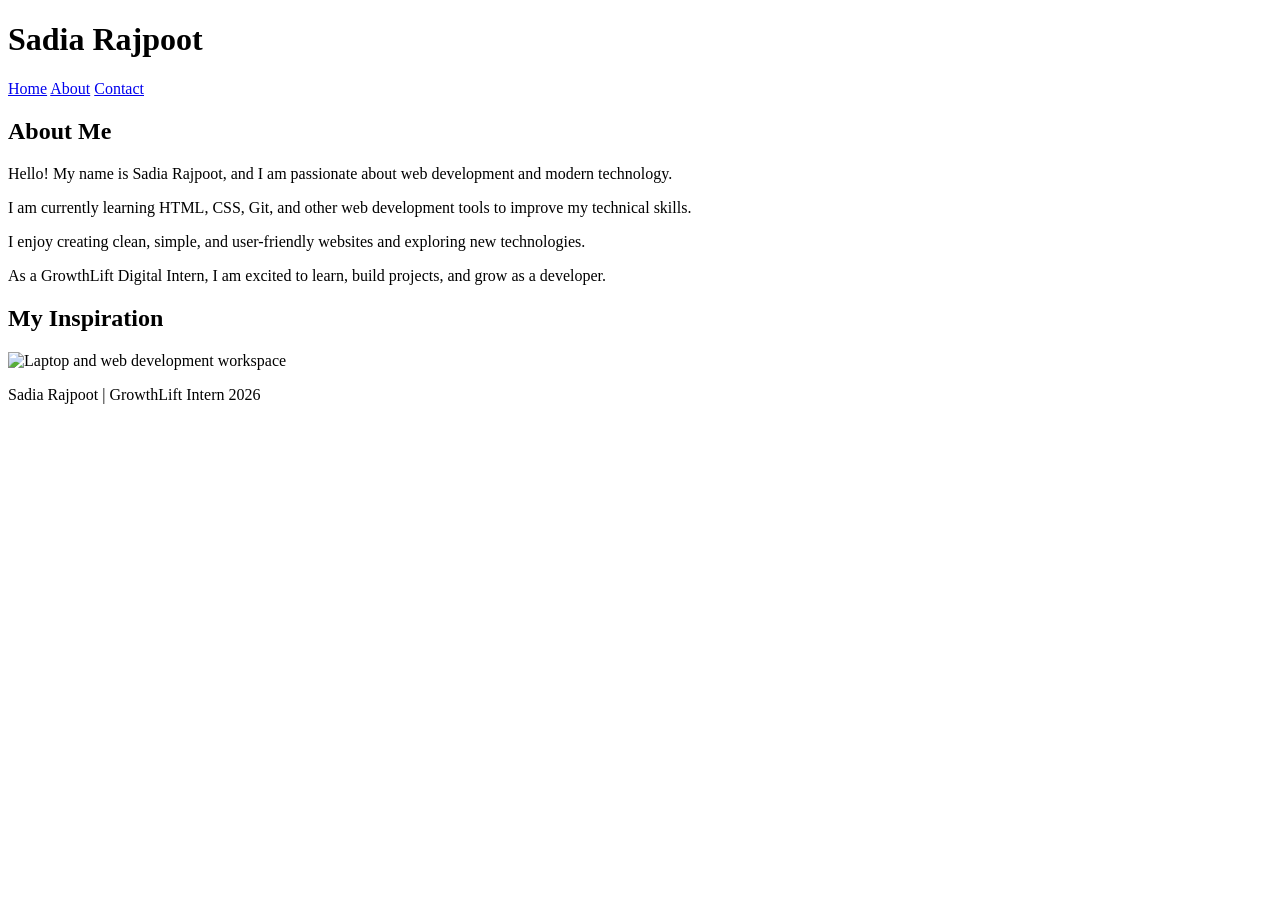
==== index.html @ a37f6f04 "Day 2: HTML structure" ====
<!DOCTYPE html>
<html lang="en">
<head>
    <meta charset="UTF-8">
    <meta name="viewport" content="width=device-width, initial-scale=1.0">

    <title>Sadia Rajpoot | GrowthLift Intern</title>
</head>

<body>

    <!-- Header -->
    <header>
        <h1>Sadia Rajpoot</h1>
    </header>

    <!-- Navigation -->
    <nav>
        <a href="#">Home</a>
        <a href="#">About</a>
        <a href="#">Contact</a>
    </nav>

    <!-- Main Content -->
    <main>

        <!-- About Section -->
        <section>
            <h2>About Me</h2>

            <p>
                Hello! My name is Sadia Rajpoot, and I am passionate about
                web development and modern technology.
            </p>

            <p>
                I am currently learning HTML, CSS, Git, and other web
                development tools to improve my technical skills.
            </p>

            <p>
                I enjoy creating clean, simple, and user-friendly websites
                and exploring new technologies.
            </p>

            <p>
                As a GrowthLift Digital Intern, I am excited to learn,
                build projects, and grow as a developer.
            </p>
        </section>

        <!-- Image -->
        <section>
            <h2>My Inspiration</h2>

            <img
                src="https://images.unsplash.com/photo-1498050108023-c5249f4df085?w=800"
                alt="Laptop and web development workspace"
                width="600"
            >
        </section>

    </main>

    <!-- Footer -->
    <footer>
        <p>Sadia Rajpoot | GrowthLift Intern 2026</p>
    </footer>

</body>
</html>
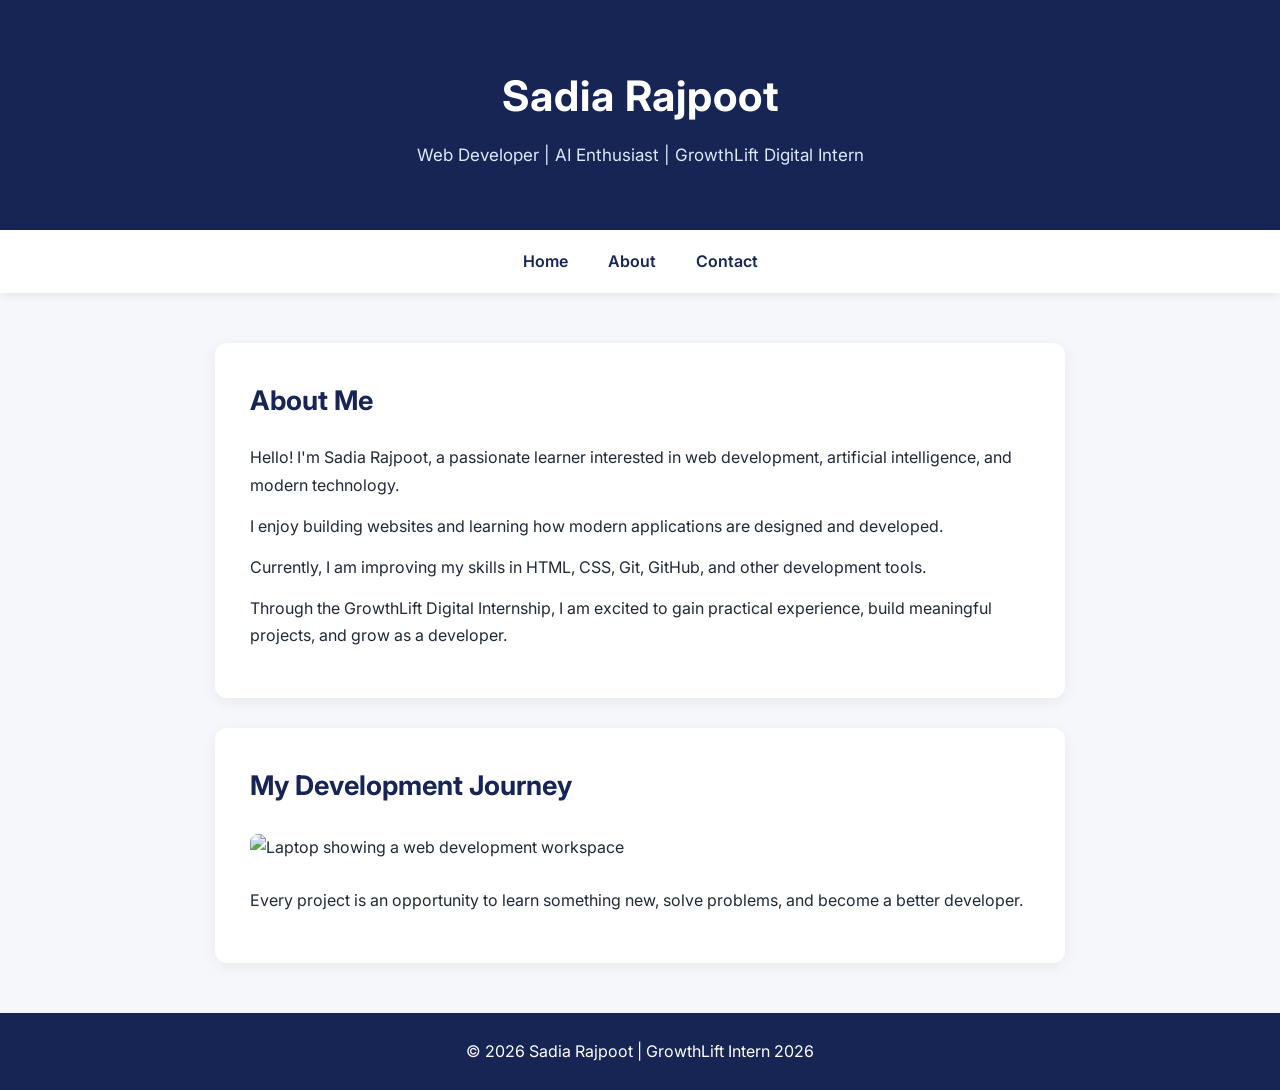
==== commit 879e8d9e: "Day 3: CSS styling applied" ====
--- a/index.html
+++ b/index.html
@@ -1,10 +1,19 @@
 <!DOCTYPE html>
 <html lang="en">
+
 <head>
     <meta charset="UTF-8">
     <meta name="viewport" content="width=device-width, initial-scale=1.0">
 
-    <title>Sadia Rajpoot | GrowthLift Intern</title>
+    <title>Sadia Rajpoot | GrowthLift Digital Intern</title>
+
+    <!-- Google Font -->
+    <link rel="preconnect" href="https://fonts.googleapis.com">
+    <link rel="preconnect" href="https://fonts.gstatic.com" crossorigin>
+    <link href="https://fonts.googleapis.com/css2?family=Inter:wght@400;500;600;700&display=swap" rel="stylesheet">
+
+    <!-- CSS -->
+    <link rel="stylesheet" href="style.css">
 </head>
 
 <body>
@@ -12,6 +21,7 @@
     <!-- Header -->
     <header>
         <h1>Sadia Rajpoot</h1>
+        <p>Web Developer | AI Enthusiast | GrowthLift Digital Intern</p>
     </header>
 
     <!-- Navigation -->
@@ -25,47 +35,52 @@
     <main>
 
         <!-- About Section -->
-        <section>
+        <section class="about">
             <h2>About Me</h2>
 
             <p>
-                Hello! My name is Sadia Rajpoot, and I am passionate about
-                web development and modern technology.
+                Hello! I'm Sadia Rajpoot, a passionate learner interested in
+                web development, artificial intelligence, and modern technology.
             </p>
 
             <p>
-                I am currently learning HTML, CSS, Git, and other web
-                development tools to improve my technical skills.
+                I enjoy building websites and learning how modern applications
+                are designed and developed.
             </p>
 
             <p>
-                I enjoy creating clean, simple, and user-friendly websites
-                and exploring new technologies.
+                Currently, I am improving my skills in HTML, CSS, Git,
+                GitHub, and other development tools.
             </p>
 
             <p>
-                As a GrowthLift Digital Intern, I am excited to learn,
-                build projects, and grow as a developer.
+                Through the GrowthLift Digital Internship, I am excited to gain
+                practical experience, build meaningful projects, and grow as a developer.
             </p>
         </section>
 
-        <!-- Image -->
-        <section>
-            <h2>My Inspiration</h2>
+        <!-- Development Journey -->
+        <section class="journey">
+            <h2>My Development Journey</h2>
 
             <img
-                src="https://images.unsplash.com/photo-1498050108023-c5249f4df085?w=800"
-                alt="Laptop and web development workspace"
-                width="600"
+                src="https://images.unsplash.com/photo-1498050108023-c5249f4df085?w=1000"
+                alt="Laptop showing a web development workspace"
             >
+
+            <p>
+                Every project is an opportunity to learn something new,
+                solve problems, and become a better developer.
+            </p>
         </section>
 
     </main>
 
     <!-- Footer -->
     <footer>
-        <p>Sadia Rajpoot | GrowthLift Intern 2026</p>
+        <p>© 2026 Sadia Rajpoot | GrowthLift Intern 2026</p>
     </footer>
 
 </body>
+
 </html>
--- a/style.css
+++ b/style.css
@@ -0,0 +1,135 @@
+/* Google Font */
+@import url('https://fonts.googleapis.com/css2?family=Inter:wght@400;500;600;700&display=swap');
+
+/* Basic Reset */
+* {
+    margin: 0;
+    padding: 0;
+    box-sizing: border-box;
+}
+
+/* Whole Page */
+body {
+    font-family: 'Inter', sans-serif;
+    background-color: #f5f7fb;
+    color: #1f2937;
+    line-height: 1.7;
+}
+
+/* Header */
+header {
+    background-color: #172554;
+    color: white;
+    text-align: center;
+    padding: 60px 20px;
+}
+
+header h1 {
+    font-size: 42px;
+    font-weight: 700;
+    letter-spacing: 1px;
+    margin-bottom: 10px;
+}
+
+header p {
+    font-size: 17px;
+    color: #dbeafe;
+}
+
+/* Navigation */
+nav {
+    background-color: white;
+    text-align: center;
+    padding: 18px;
+    box-shadow: 0 2px 10px rgba(0, 0, 0, 0.08);
+}
+
+nav a {
+    color: #172554;
+    text-decoration: none;
+    font-weight: 600;
+    margin: 0 18px;
+    transition: color 0.3s ease;
+}
+
+nav a:hover {
+    color: #2563eb;
+}
+
+/* Main */
+main {
+    max-width: 900px;
+    margin: 50px auto;
+    padding: 0 25px;
+}
+
+/* Sections */
+section {
+    background-color: white;
+    padding: 35px;
+    margin-bottom: 30px;
+    border-radius: 12px;
+    box-shadow: 0 4px 15px rgba(0, 0, 0, 0.06);
+}
+
+section h2 {
+    color: #172554;
+    font-size: 27px;
+    margin-bottom: 20px;
+}
+
+section p {
+    margin-bottom: 14px;
+}
+
+/* Image */
+.journey img {
+    display: block;
+    width: 100%;
+    max-width: 800px;
+    height: auto;
+    border-radius: 8px;
+    margin: 25px auto;
+}
+
+/* Footer */
+footer {
+    background-color: #172554;
+    color: white;
+    text-align: center;
+    padding: 25px;
+    margin-top: 40px;
+}
+
+footer p {
+    margin: 0;
+}
+
+/* Responsive Design */
+@media (max-width: 600px) {
+
+    header {
+        padding: 45px 15px;
+    }
+
+    header h1 {
+        font-size: 32px;
+    }
+
+    header p {
+        font-size: 15px;
+    }
+
+    nav a {
+        margin: 0 8px;
+    }
+
+    main {
+        margin: 30px auto;
+        padding: 0 15px;
+    }
+
+    section {
+        padding: 25px;
+    }
+}
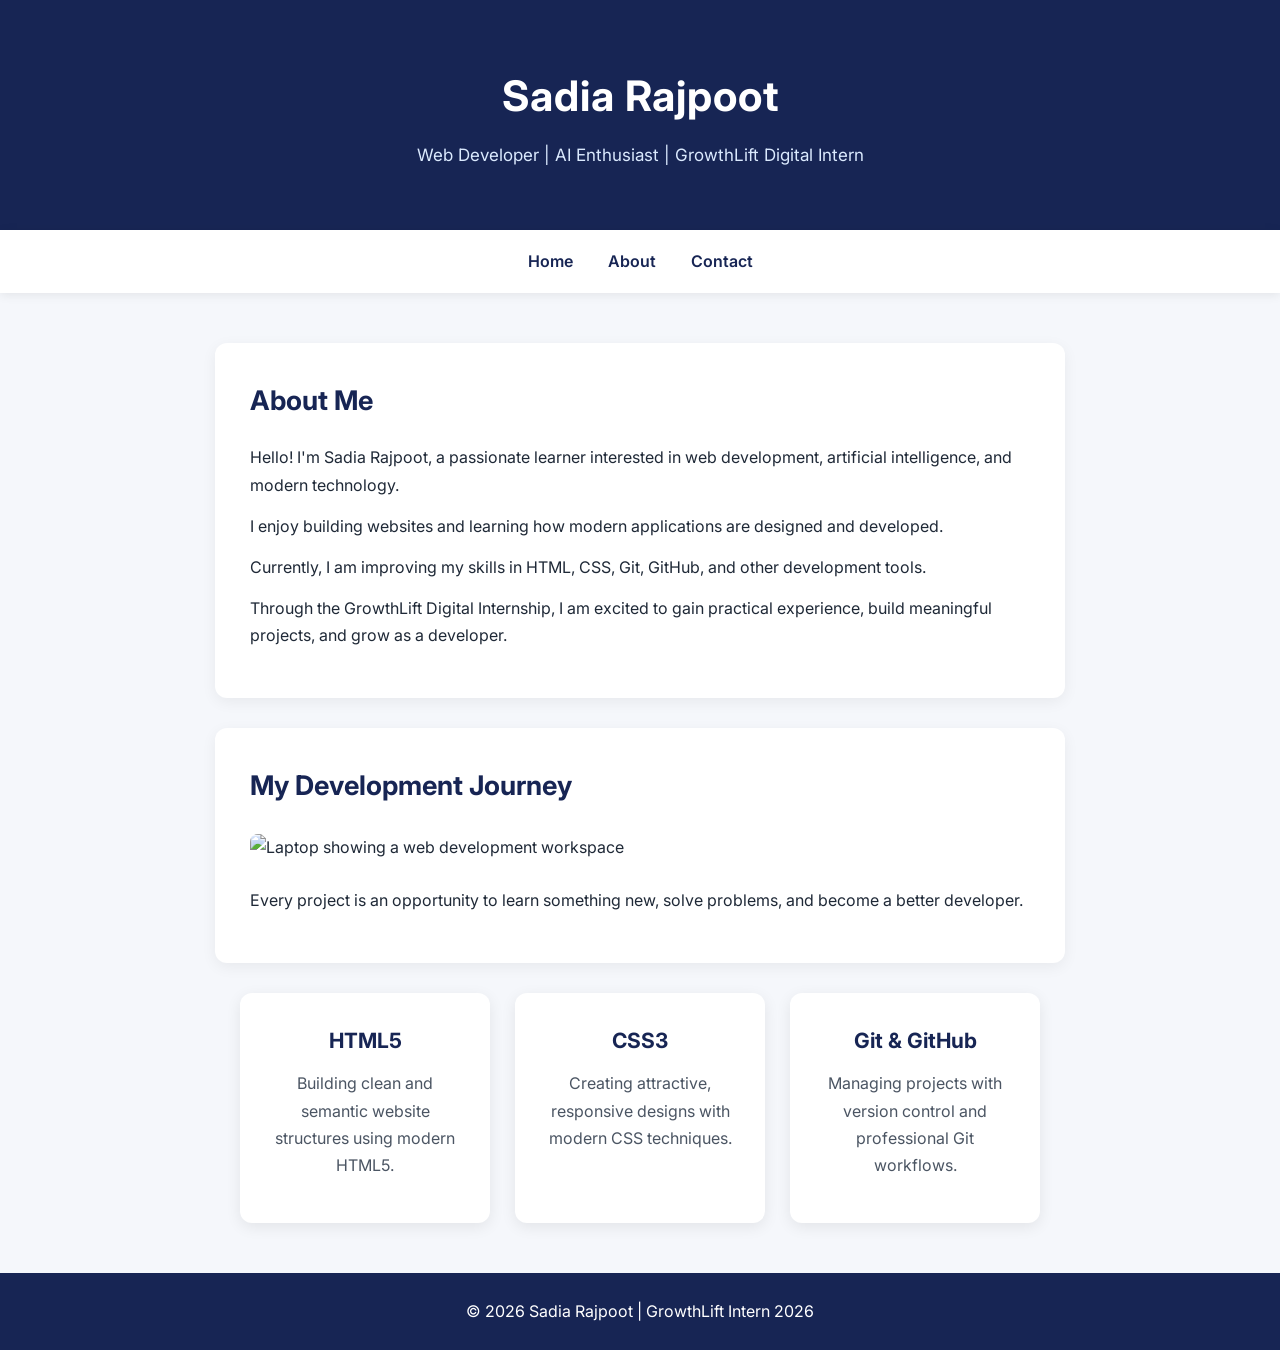
==== commit 2ac1433d: "Day 4: Flexbox and responsive design" ====
--- a/index.html
+++ b/index.html
@@ -10,7 +10,10 @@
     <!-- Google Font -->
     <link rel="preconnect" href="https://fonts.googleapis.com">
     <link rel="preconnect" href="https://fonts.gstatic.com" crossorigin>
-    <link href="https://fonts.googleapis.com/css2?family=Inter:wght@400;500;600;700&display=swap" rel="stylesheet">
+    <link
+        href="https://fonts.googleapis.com/css2?family=Inter:wght@400;500;600;700&display=swap"
+        rel="stylesheet"
+    >
 
     <!-- CSS -->
     <link rel="stylesheet" href="style.css">
@@ -74,6 +77,35 @@
             </p>
         </section>
 
+        <!-- Skills Cards -->
+        <section class="cards">
+
+            <div class="card">
+                <h3>HTML5</h3>
+                <p>
+                    Building clean and semantic website structures
+                    using modern HTML5.
+                </p>
+            </div>
+
+            <div class="card">
+                <h3>CSS3</h3>
+                <p>
+                    Creating attractive, responsive designs with
+                    modern CSS techniques.
+                </p>
+            </div>
+
+            <div class="card">
+                <h3>Git & GitHub</h3>
+                <p>
+                    Managing projects with version control and
+                    professional Git workflows.
+                </p>
+            </div>
+
+        </section>
+
     </main>
 
     <!-- Footer -->
--- a/style.css
+++ b/style.css
@@ -1,7 +1,7 @@
 /* Google Font */
 @import url('https://fonts.googleapis.com/css2?family=Inter:wght@400;500;600;700&display=swap');
 
-/* Basic Reset */
+/* Reset */
 * {
     margin: 0;
     padding: 0;
@@ -36,10 +36,13 @@
     color: #dbeafe;
 }
 
-/* Navigation */
+/* Navigation - Flexbox */
 nav {
     background-color: white;
-    text-align: center;
+    display: flex;
+    justify-content: center;
+    align-items: center;
+    gap: 35px;
     padding: 18px;
     box-shadow: 0 2px 10px rgba(0, 0, 0, 0.08);
 }
@@ -48,7 +51,6 @@
     color: #172554;
     text-decoration: none;
     font-weight: 600;
-    margin: 0 18px;
     transition: color 0.3s ease;
 }
 
@@ -92,6 +94,41 @@
     margin: 25px auto;
 }
 
+/* Cards Section */
+.cards {
+    max-width: 900px;
+    margin: 0 auto 50px;
+    padding: 0 25px;
+
+    display: flex;
+    flex-wrap: wrap;
+    justify-content: center;
+    gap: 25px;
+
+    background-color: transparent;
+    box-shadow: none;
+}
+
+.card {
+    background-color: white;
+    padding: 30px;
+    border-radius: 12px;
+    box-shadow: 0 4px 15px rgba(0, 0, 0, 0.08);
+
+    flex: 1 1 250px;
+    text-align: center;
+}
+
+.card h3 {
+    color: #172554;
+    font-size: 21px;
+    margin-bottom: 12px;
+}
+
+.card p {
+    color: #4b5563;
+}
+
 /* Footer */
 footer {
     background-color: #172554;
@@ -106,7 +143,7 @@
 }
 
 /* Responsive Design */
-@media (max-width: 600px) {
+@media (max-width: 768px) {
 
     header {
         padding: 45px 15px;
@@ -120,8 +157,9 @@
         font-size: 15px;
     }
 
-    nav a {
-        margin: 0 8px;
+    nav {
+        flex-direction: column;
+        gap: 15px;
     }
 
     main {
@@ -130,6 +168,15 @@
     }
 
     section {
-        padding: 25px;
+        padding: 25px 20px;
+    }
+
+    .cards {
+        flex-direction: column;
+        padding: 0 15px;
+    }
+
+    .card {
+        width: 100%;
     }
 }
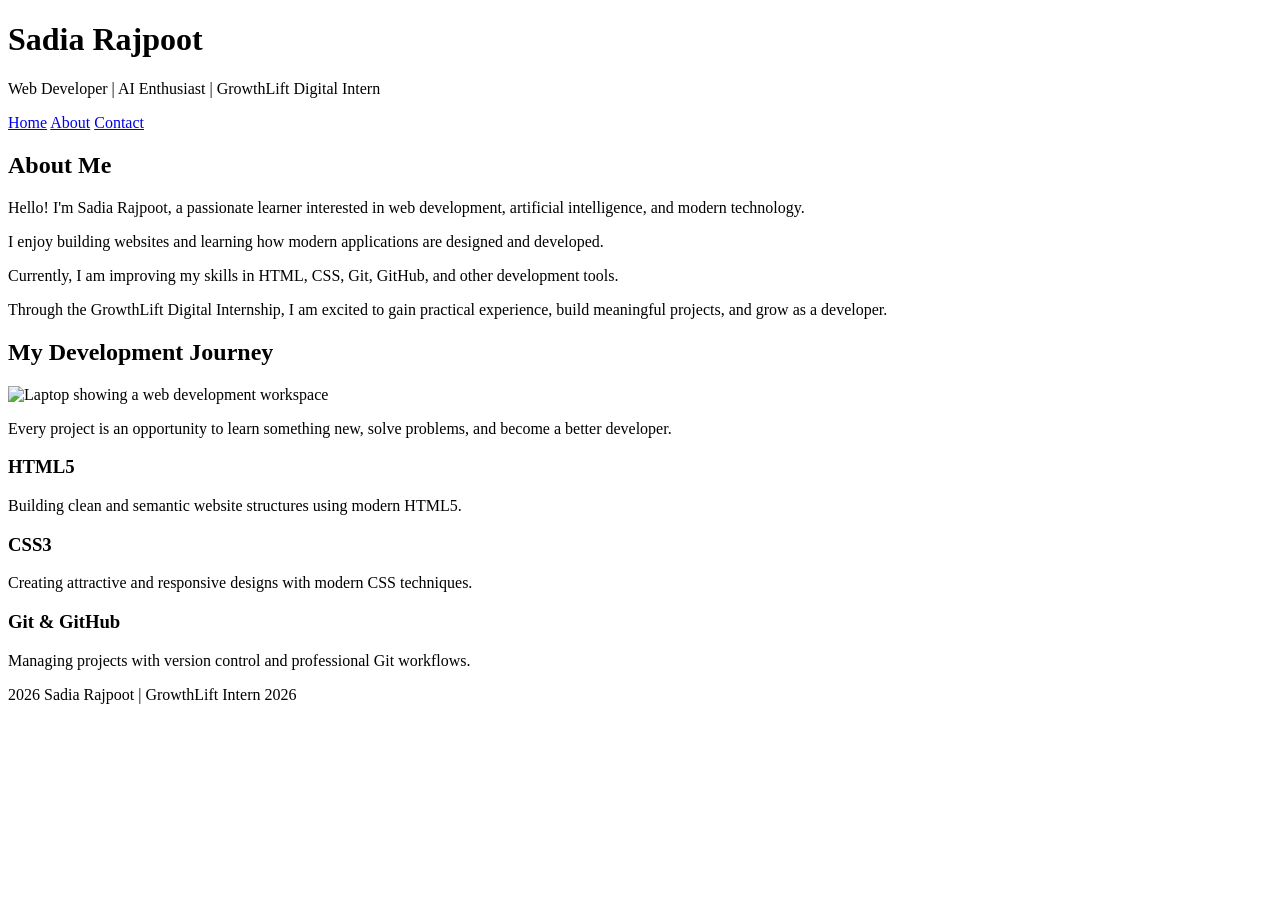
==== commit 2640504c: "Improve Week 1 website design and navigation" ====
--- a/index.html
+++ b/index.html
@@ -7,37 +7,32 @@
 
     <title>Sadia Rajpoot | GrowthLift Digital Intern</title>
 
-    <!-- Google Font -->
     <link rel="preconnect" href="https://fonts.googleapis.com">
     <link rel="preconnect" href="https://fonts.gstatic.com" crossorigin>
+
     <link
         href="https://fonts.googleapis.com/css2?family=Inter:wght@400;500;600;700&display=swap"
         rel="stylesheet"
     >
 
-    <!-- CSS -->
     <link rel="stylesheet" href="style.css">
 </head>
 
 <body>
 
-    <!-- Header -->
     <header>
         <h1>Sadia Rajpoot</h1>
         <p>Web Developer | AI Enthusiast | GrowthLift Digital Intern</p>
     </header>
 
-    <!-- Navigation -->
     <nav>
-        <a href="#">Home</a>
-        <a href="#">About</a>
-        <a href="#">Contact</a>
+        <a href="index.html" class="active">Home</a>
+        <a href="about.html">About</a>
+        <a href="contact.html">Contact</a>
     </nav>
 
-    <!-- Main Content -->
     <main>
 
-        <!-- About Section -->
         <section class="about">
             <h2>About Me</h2>
 
@@ -62,7 +57,6 @@
             </p>
         </section>
 
-        <!-- Development Journey -->
         <section class="journey">
             <h2>My Development Journey</h2>
 
@@ -77,7 +71,6 @@
             </p>
         </section>
 
-        <!-- Skills Cards -->
         <section class="cards">
 
             <div class="card">
@@ -91,8 +84,8 @@
             <div class="card">
                 <h3>CSS3</h3>
                 <p>
-                    Creating attractive, responsive designs with
-                    modern CSS techniques.
+                    Creating attractive and responsive designs
+                    with modern CSS techniques.
                 </p>
             </div>
 
@@ -108,9 +101,8 @@
 
     </main>
 
-    <!-- Footer -->
     <footer>
-        <p>© 2026 Sadia Rajpoot | GrowthLift Intern 2026</p>
+        <p>2026 Sadia Rajpoot | GrowthLift Intern 2026</p>
     </footer>
 
 </body>
--- a/style.css
+++ b/style.css
@@ -1,182 +1,99 @@
-/* Google Font */
-@import url('https://fonts.googleapis.com/css2?family=Inter:wght@400;500;600;700&display=swap');
+<!DOCTYPE html>
+<html lang="en">
 
-/* Reset */
-* {
-    margin: 0;
-    padding: 0;
-    box-sizing: border-box;
-}
+<head>
+    <meta charset="UTF-8">
+    <meta name="viewport" content="width=device-width, initial-scale=1.0">
 
-/* Whole Page */
-body {
-    font-family: 'Inter', sans-serif;
-    background-color: #f5f7fb;
-    color: #1f2937;
-    line-height: 1.7;
-}
+    <title>Contact | Sadia Rajpoot</title>
 
-/* Header */
-header {
-    background-color: #172554;
-    color: white;
-    text-align: center;
-    padding: 60px 20px;
-}
+    <link rel="preconnect" href="https://fonts.googleapis.com">
+    <link rel="preconnect" href="https://fonts.gstatic.com" crossorigin>
 
-header h1 {
-    font-size: 42px;
-    font-weight: 700;
-    letter-spacing: 1px;
-    margin-bottom: 10px;
-}
+    <link
+        href="https://fonts.googleapis.com/css2?family=Inter:wght@400;500;600;700&display=swap"
+        rel="stylesheet"
+    >
 
-header p {
-    font-size: 17px;
-    color: #dbeafe;
-}
+    <link rel="stylesheet" href="style.css">
+</head>
 
-/* Navigation - Flexbox */
-nav {
-    background-color: white;
-    display: flex;
-    justify-content: center;
-    align-items: center;
-    gap: 35px;
-    padding: 18px;
-    box-shadow: 0 2px 10px rgba(0, 0, 0, 0.08);
-}
+<body>
 
-nav a {
-    color: #172554;
-    text-decoration: none;
-    font-weight: 600;
-    transition: color 0.3s ease;
-}
+    <header>
+        <h1>Contact Me</h1>
+        <p>Let's Connect</p>
+    </header>
 
-nav a:hover {
-    color: #2563eb;
-}
+    <nav>
+        <a href="index.html">Home</a>
+        <a href="about.html">About</a>
+        <a href="contact.html" class="active">Contact</a>
+    </nav>
 
-/* Main */
-main {
-    max-width: 900px;
-    margin: 50px auto;
-    padding: 0 25px;
-}
+    <main>
 
-/* Sections */
-section {
-    background-color: white;
-    padding: 35px;
-    margin-bottom: 30px;
-    border-radius: 12px;
-    box-shadow: 0 4px 15px rgba(0, 0, 0, 0.06);
-}
+        <section>
+            <h2>Get In Touch</h2>
 
-section h2 {
-    color: #172554;
-    font-size: 27px;
-    margin-bottom: 20px;
-}
+            <p>
+                I would love to connect with you and hear about new
+                opportunities, projects, and ideas.
+            </p>
 
-section p {
-    margin-bottom: 14px;
-}
+            <p>
+                <strong>Email:</strong>
+                sadiarajpoot235@gmail.com
+            </p>
 
-/* Image */
-.journey img {
-    display: block;
-    width: 100%;
-    max-width: 800px;
-    height: auto;
-    border-radius: 8px;
-    margin: 25px auto;
-}
+            <p>
+                <strong>Role:</strong>
+                GrowthLift Digital Intern
+            </p>
+        </section>
 
-/* Cards Section */
-.cards {
-    max-width: 900px;
-    margin: 0 auto 50px;
-    padding: 0 25px;
+        <section>
+            <h2>Send Me a Message</h2>
 
-    display: flex;
-    flex-wrap: wrap;
-    justify-content: center;
-    gap: 25px;
+            <form class="contact-form">
 
-    background-color: transparent;
-    box-shadow: none;
-}
+                <label for="name">Name</label>
+                <input
+                    type="text"
+                    id="name"
+                    name="name"
+                    placeholder="Enter your name"
+                    required
+                >
 
-.card {
-    background-color: white;
-    padding: 30px;
-    border-radius: 12px;
-    box-shadow: 0 4px 15px rgba(0, 0, 0, 0.08);
+                <label for="email">Email</label>
+                <input
+                    type="email"
+                    id="email"
+                    name="email"
+                    placeholder="Enter your email"
+                    required
+                >
 
-    flex: 1 1 250px;
-    text-align: center;
-}
+                <label for="message">Message</label>
+                <textarea
+                    id="message"
+                    name="message"
+                    placeholder="Write your message..."
+                    required
+                ></textarea>
 
-.card h3 {
-    color: #172554;
-    font-size: 21px;
-    margin-bottom: 12px;
-}
+                <button type="submit">Send Message</button>
 
-.card p {
-    color: #4b5563;
-}
+            </form>
+        </section>
 
-/* Footer */
-footer {
-    background-color: #172554;
-    color: white;
-    text-align: center;
-    padding: 25px;
-    margin-top: 40px;
-}
+    </main>
 
-footer p {
-    margin: 0;
-}
+    <footer>
+        <p>2026 Sadia Rajpoot | GrowthLift Intern 2026</p>
+    </footer>
 
-/* Responsive Design */
-@media (max-width: 768px) {
+</body>
 
-    header {
-        padding: 45px 15px;
-    }
-
-    header h1 {
-        font-size: 32px;
-    }
-
-    header p {
-        font-size: 15px;
-    }
-
-    nav {
-        flex-direction: column;
-        gap: 15px;
-    }
-
-    main {
-        margin: 30px auto;
-        padding: 0 15px;
-    }
-
-    section {
-        padding: 25px 20px;
-    }
-
-    .cards {
-        flex-direction: column;
-        padding: 0 15px;
-    }
-
-    .card {
-        width: 100%;
-    }
-}+</html>
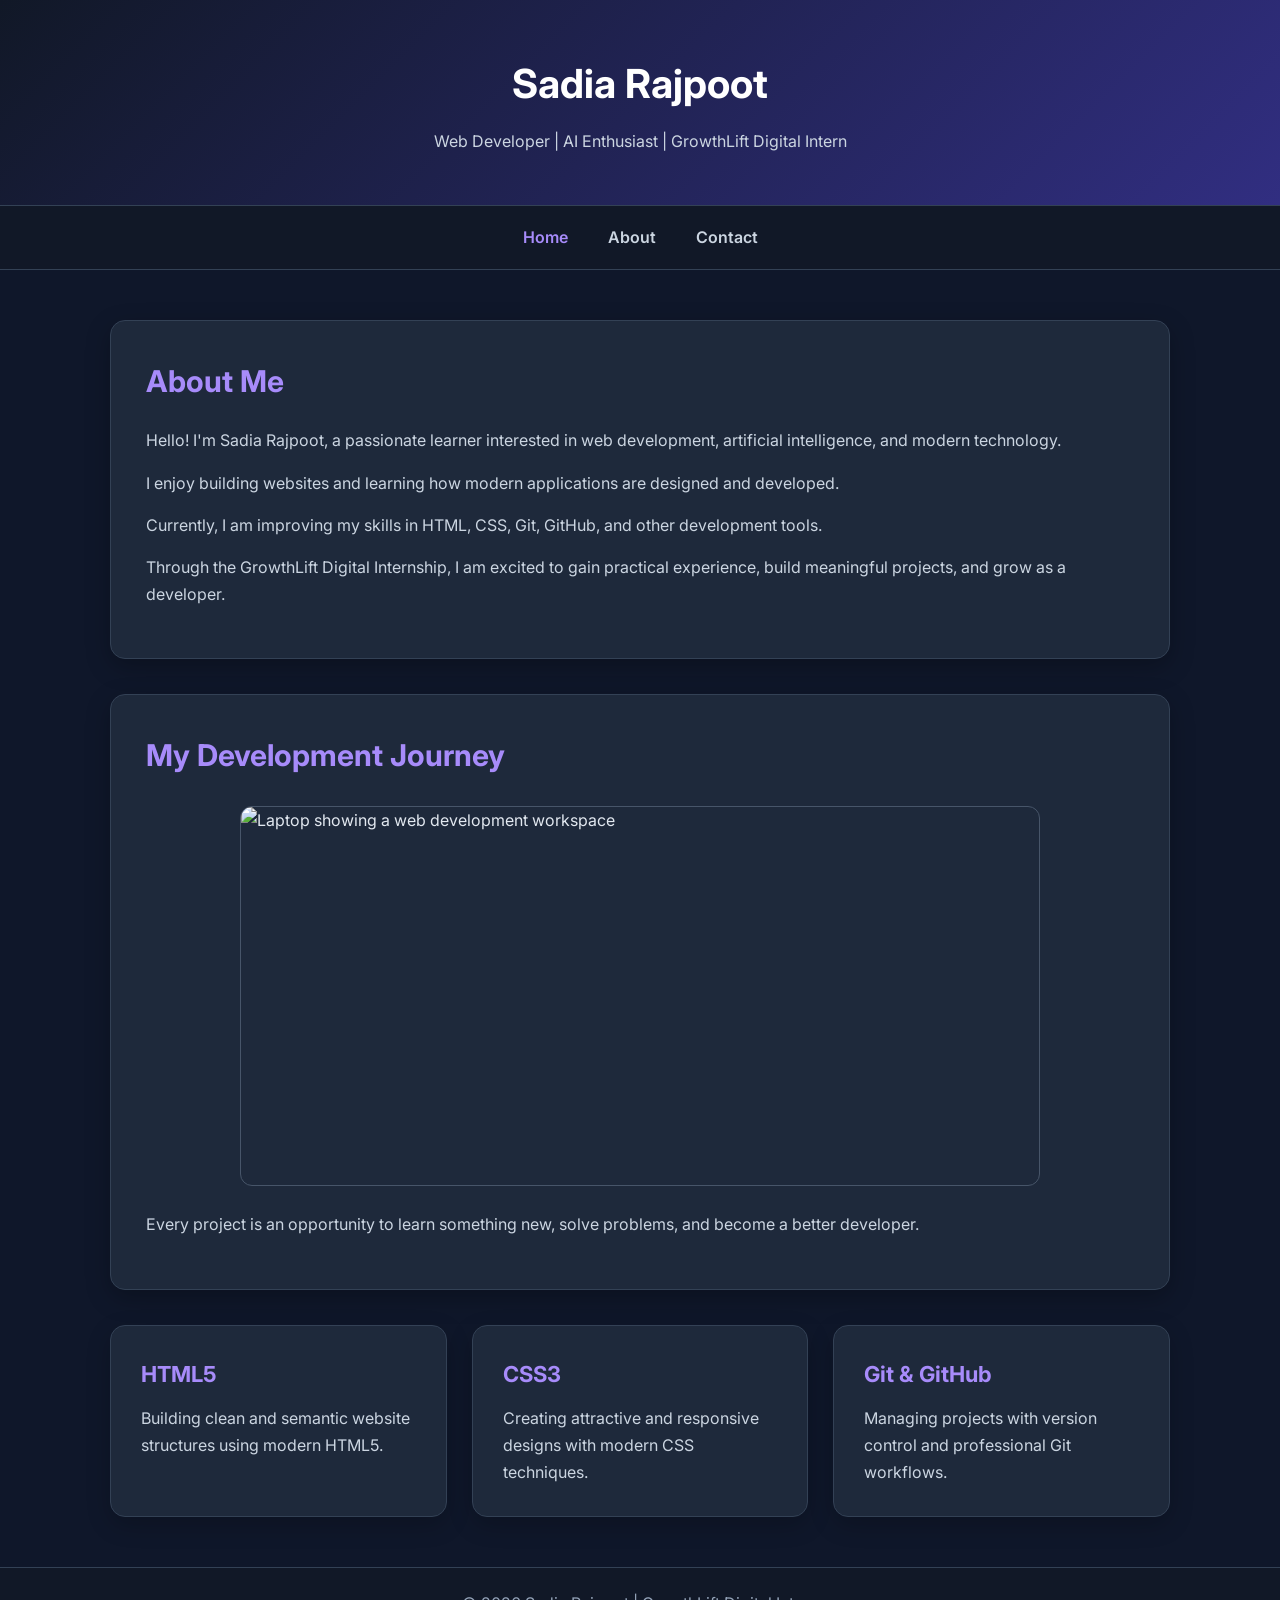
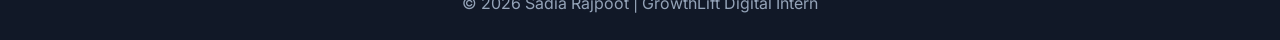
==== commit 77adf8cf: "Update website design and contact page" ====
--- a/index.html
+++ b/index.html
@@ -1,3 +1,4 @@
+
 <!DOCTYPE html>
 <html lang="en">
 
@@ -7,6 +8,7 @@
 
     <title>Sadia Rajpoot | GrowthLift Digital Intern</title>
 
+    <!-- Google Font -->
     <link rel="preconnect" href="https://fonts.googleapis.com">
     <link rel="preconnect" href="https://fonts.gstatic.com" crossorigin>
 
@@ -15,16 +17,21 @@
         rel="stylesheet"
     >
 
+    <!-- CSS File -->
     <link rel="stylesheet" href="style.css">
 </head>
 
 <body>
 
+    <!-- Header -->
     <header>
-        <h1>Sadia Rajpoot</h1>
-        <p>Web Developer | AI Enthusiast | GrowthLift Digital Intern</p>
+        <div class="header-content">
+            <h1>Sadia Rajpoot</h1>
+            <p>Web Developer | AI Enthusiast | GrowthLift Digital Intern</p>
+        </div>
     </header>
 
+    <!-- Navigation -->
     <nav>
         <a href="index.html" class="active">Home</a>
         <a href="about.html">About</a>
@@ -33,6 +40,7 @@
 
     <main>
 
+        <!-- About Section -->
         <section class="about">
             <h2>About Me</h2>
 
@@ -57,6 +65,7 @@
             </p>
         </section>
 
+        <!-- Development Journey -->
         <section class="journey">
             <h2>My Development Journey</h2>
 
@@ -71,6 +80,7 @@
             </p>
         </section>
 
+        <!-- Skills Cards -->
         <section class="cards">
 
             <div class="card">
@@ -101,10 +111,11 @@
 
     </main>
 
+    <!-- Footer -->
     <footer>
-        <p>2026 Sadia Rajpoot | GrowthLift Intern 2026</p>
+        <p>© 2026 Sadia Rajpoot | GrowthLift Digital Intern</p>
     </footer>
 
 </body>
 
-</html>+</html>
--- a/style.css
+++ b/style.css
@@ -1,99 +1,174 @@
-<!DOCTYPE html>
-<html lang="en">
 
-<head>
-    <meta charset="UTF-8">
-    <meta name="viewport" content="width=device-width, initial-scale=1.0">
+/* Reset */
+* {
+    margin: 0;
+    padding: 0;
+    box-sizing: border-box;
+}
 
-    <title>Contact | Sadia Rajpoot</title>
+/* Body */
+body {
+    font-family: "Inter", sans-serif;
+    background-color: #0f172a;
+    color: #e2e8f0;
+    line-height: 1.7;
+}
 
-    <link rel="preconnect" href="https://fonts.googleapis.com">
-    <link rel="preconnect" href="https://fonts.gstatic.com" crossorigin>
+/* Header */
+header {
+    background: linear-gradient(135deg, #111827, #312e81);
+    color: white;
+    text-align: center;
+    padding: 50px 20px;
+    border-bottom: 1px solid #334155;
+}
 
-    <link
-        href="https://fonts.googleapis.com/css2?family=Inter:wght@400;500;600;700&display=swap"
-        rel="stylesheet"
-    >
+.header-content h1 {
+    font-size: 40px;
+    margin-bottom: 10px;
+}
 
-    <link rel="stylesheet" href="style.css">
-</head>
+.header-content p {
+    font-size: 16px;
+    color: #cbd5e1;
+}
 
-<body>
+/* Navigation */
+nav {
+    background-color: #111827;
+    text-align: center;
+    padding: 18px;
+    border-bottom: 1px solid #334155;
+}
 
-    <header>
-        <h1>Contact Me</h1>
-        <p>Let's Connect</p>
-    </header>
+nav a {
+    text-decoration: none;
+    color: #cbd5e1;
+    margin: 0 18px;
+    font-weight: 600;
+    transition: 0.3s;
+}
 
-    <nav>
-        <a href="index.html">Home</a>
-        <a href="about.html">About</a>
-        <a href="contact.html" class="active">Contact</a>
-    </nav>
+nav a:hover,
+nav a.active {
+    color: #a78bfa;
+}
 
-    <main>
+/* Main */
+main {
+    max-width: 1100px;
+    margin: auto;
+    padding: 50px 20px;
+}
 
-        <section>
-            <h2>Get In Touch</h2>
+/* Sections */
+.about,
+.journey {
+    background-color: #1e293b;
+    padding: 35px;
+    margin-bottom: 35px;
+    border-radius: 15px;
+    border: 1px solid #334155;
+    box-shadow: 0 8px 25px rgba(0, 0, 0, 0.25);
+}
 
-            <p>
-                I would love to connect with you and hear about new
-                opportunities, projects, and ideas.
-            </p>
+h2 {
+    color: #a78bfa;
+    font-size: 30px;
+    margin-bottom: 20px;
+}
 
-            <p>
-                <strong>Email:</strong>
-                sadiarajpoot235@gmail.com
-            </p>
+.about p,
+.journey p {
+    color: #cbd5e1;
+    margin-bottom: 15px;
+}
 
-            <p>
-                <strong>Role:</strong>
-                GrowthLift Digital Intern
-            </p>
-        </section>
+/* Journey Image */
+.journey img {
+    width: 100%;
+    max-width: 800px;
+    height: 380px;
+    object-fit: cover;
+    display: block;
+    margin: 25px auto;
+    border-radius: 12px;
+    border: 1px solid #475569;
+}
 
-        <section>
-            <h2>Send Me a Message</h2>
+/* Cards */
+.cards {
+    display: flex;
+    gap: 25px;
+    justify-content: space-between;
+    flex-wrap: wrap;
+}
 
-            <form class="contact-form">
+.card {
+    background-color: #1e293b;
+    flex: 1;
+    min-width: 250px;
+    padding: 30px;
+    border-radius: 15px;
+    border: 1px solid #334155;
+    box-shadow: 0 8px 25px rgba(0, 0, 0, 0.2);
+    transition: 0.3s;
+}
 
-                <label for="name">Name</label>
-                <input
-                    type="text"
-                    id="name"
-                    name="name"
-                    placeholder="Enter your name"
-                    required
-                >
+.card:hover {
+    transform: translateY(-8px);
+    border-color: #8b5cf6;
+    box-shadow: 0 15px 35px rgba(139, 92, 246, 0.2);
+}
 
-                <label for="email">Email</label>
-                <input
-                    type="email"
-                    id="email"
-                    name="email"
-                    placeholder="Enter your email"
-                    required
-                >
+.card h3 {
+    color: #a78bfa;
+    font-size: 22px;
+    margin-bottom: 12px;
+}
 
-                <label for="message">Message</label>
-                <textarea
-                    id="message"
-                    name="message"
-                    placeholder="Write your message..."
-                    required
-                ></textarea>
+.card p {
+    color: #cbd5e1;
+}
 
-                <button type="submit">Send Message</button>
+/* Footer */
+footer {
+    background-color: #111827;
+    color: #94a3b8;
+    text-align: center;
+    padding: 22px;
+    border-top: 1px solid #334155;
+}
 
-            </form>
-        </section>
+/* Mobile Responsive */
+@media (max-width: 768px) {
+    .header-content h1 {
+        font-size: 30px;
+    }
 
-    </main>
+    nav a {
+        margin: 0 8px;
+        font-size: 14px;
+    }
 
-    <footer>
-        <p>2026 Sadia Rajpoot | GrowthLift Intern 2026</p>
-    </footer>
+    main {
+        padding: 30px 15px;
+    }
 
-</body>
+    .about,
+    .journey {
+        padding: 25px;
+    }
 
-</html>+    h2 {
+        font-size: 25px;
+    }
+
+    .journey img {
+        height: 250px;
+    }
+
+    .cards {
+        flex-direction: column;
+    }
+}
